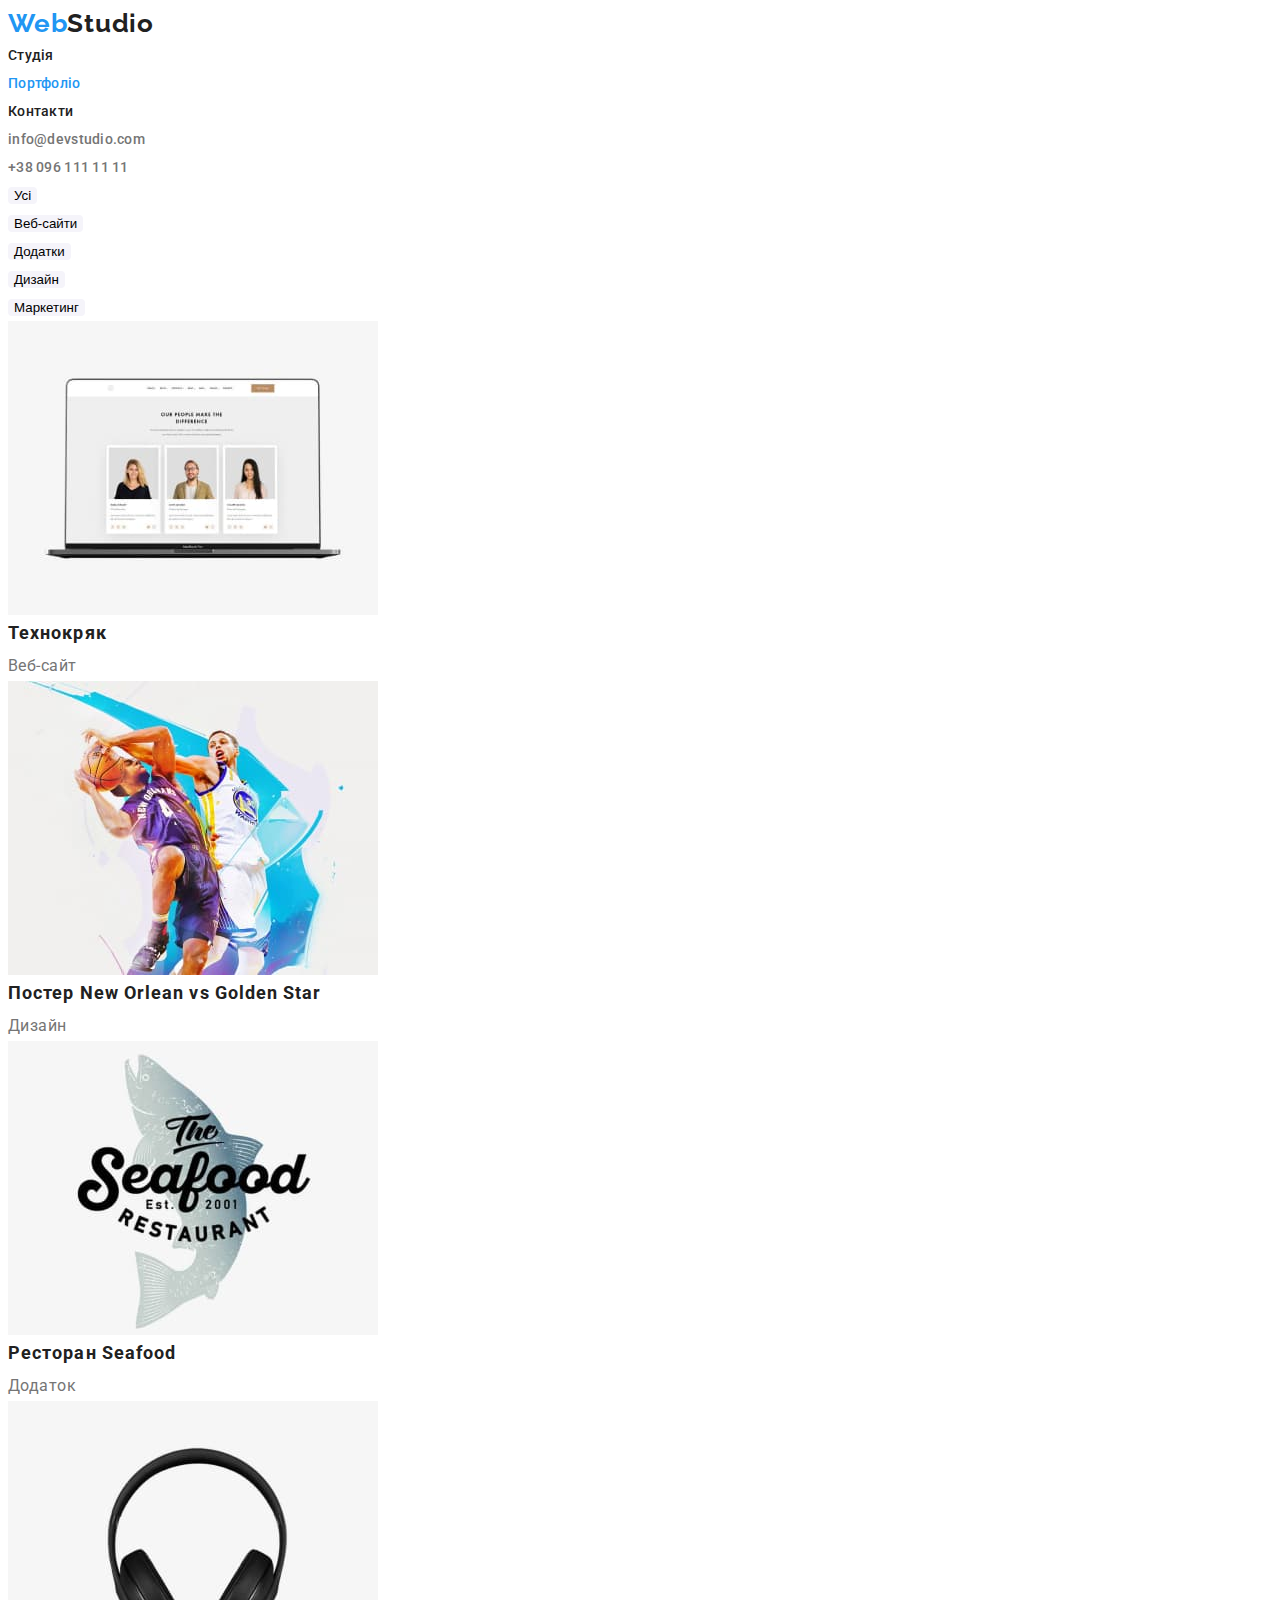
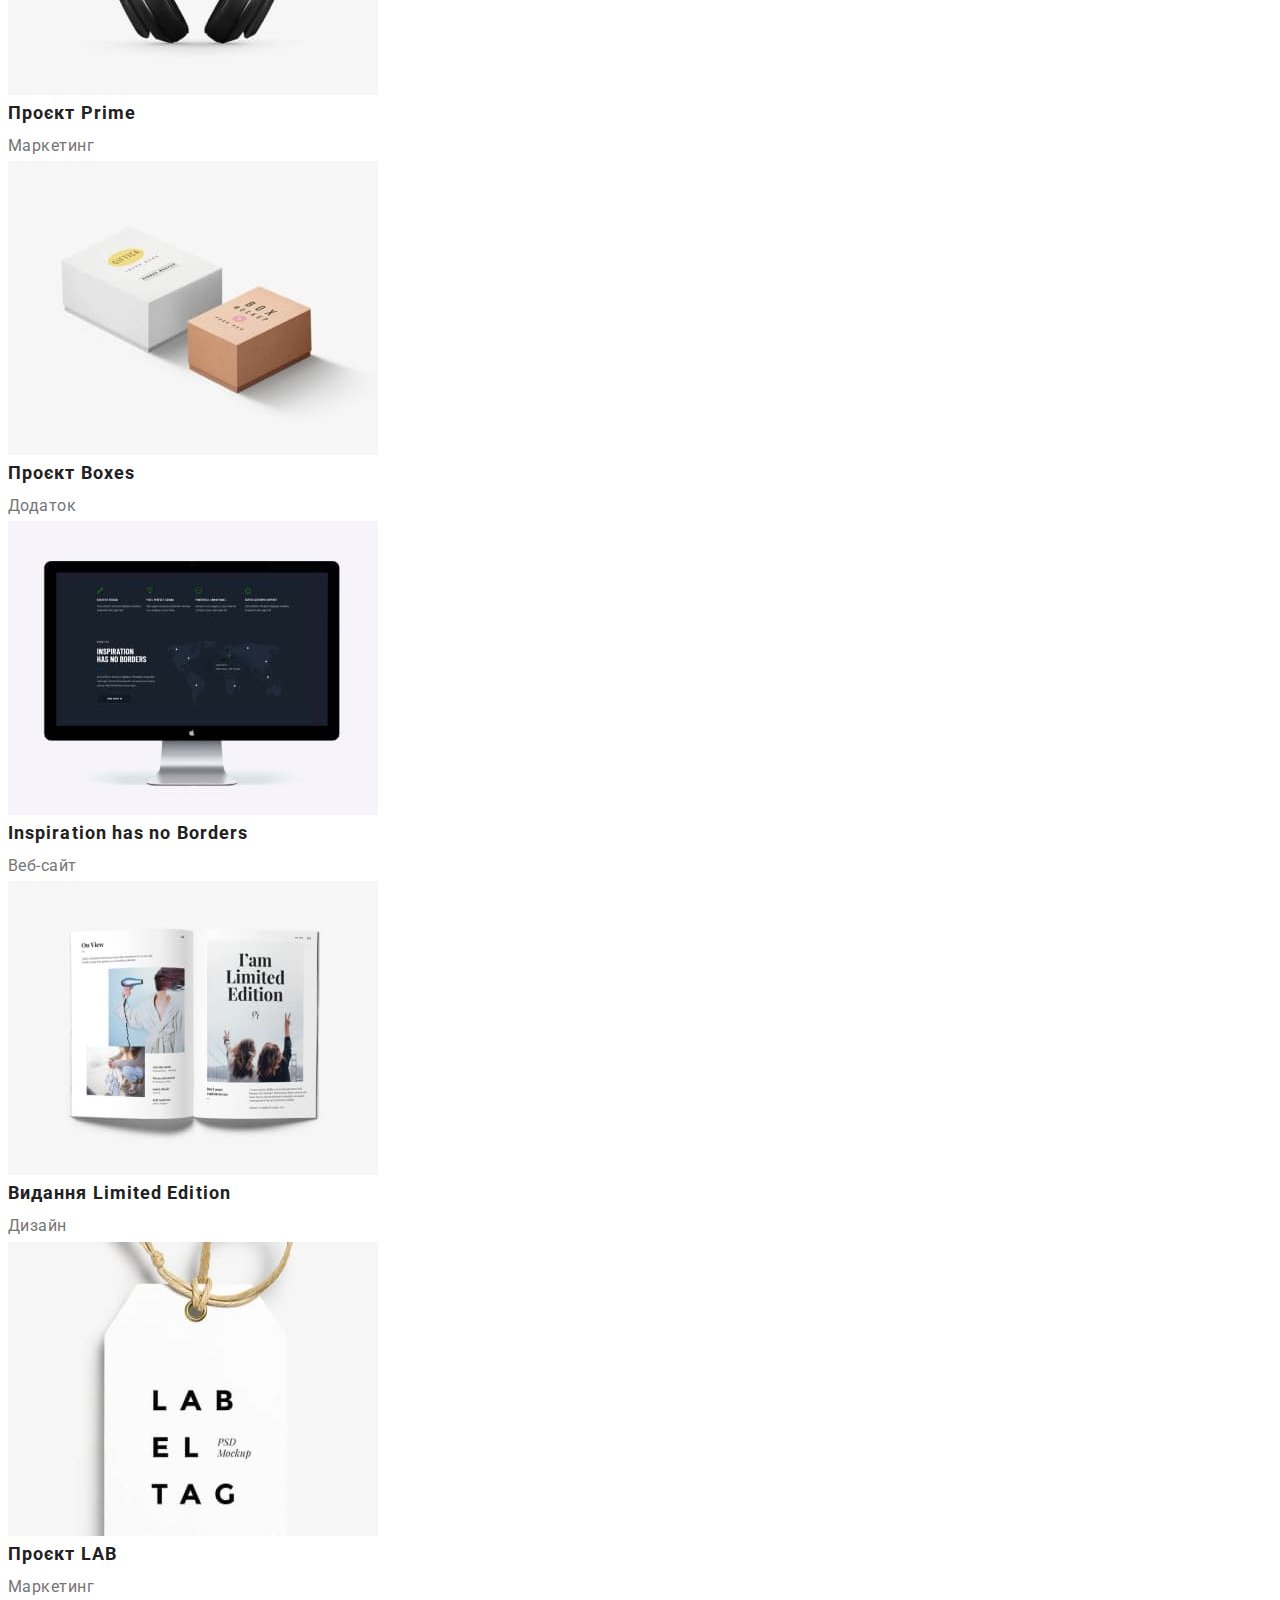
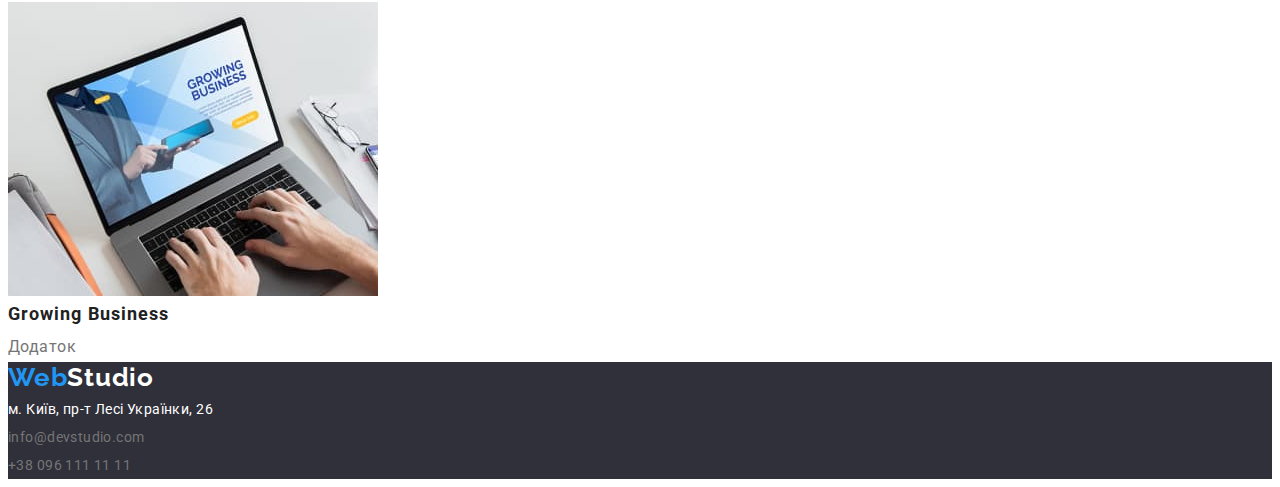
==== portfolio.html @ 82c0abb4 "Initial commit" ====
<!DOCTYPE html>
<html lang="uk">
  <head>
    <meta charset="UTF-8" />
    <meta http-equiv="X-UA-Compatible" content="IE=edge" />
    <meta name="viewport" content="width=device-width, initial-scale=1.0" />
    <title>Document</title>
    <link rel="stylesheet" href="./css/styles.css" />
    <!-- font-family-->
    <link rel="preconnect" href="https://fonts.googleapis.com" />
    <link rel="preconnect" href="https://fonts.gstatic.com" crossorigin />
    <link
      href="https://fonts.googleapis.com/css2?family=Montserrat:wght@400;700&family=Raleway:wght@300;700&family=Roboto:wght@400;500;700;900&display=swap"
      rel="stylesheet"
    />
  </head>
  <body class="header">
    <header class="color-header">
      <nav>
        <a href="./index.html" class="logo link"
          ><span class="color-web">Web</span>Studio</a
        >
        <ul class="header-nav">
          <li>
            <a href="./index.html" class="header-nav-link link">Студія</a>
          </li>
          <li>
            <a href="./portfolio.html" class="header-nav-link header-portfolio link"
              >Портфоліо</a
            >
          </li>
          <li>
            <a href="" class="header-nav-link link">Контакти</a>
          </li>
        </ul>
      </nav>
      <ul class="contact">
        <li>
          <a href="mailto:info@devstudio.com" class="contact-link-mail link"
            >info@devstudio.com</a
          >
        </li>
        <li>
          <a href="tel:+3809611111" class="contact-link-tel link"
            >+38 096 111 11 11</a
          >
        </li>
      </ul>
    </header>
    <main>
      <section class="portfolio">
        <h1 class="portfolio-title">Портфоліо</h1>
        <ul class="cursor list">
          <li><button class="cursor-btn" type="button">Усі</button></li>
          <li><button class="cursor-btn" type="button">Веб-сайти</button></li>
          <li><button class="cursor-btn" type="button">Додатки</button></li>
          <li><button class="cursor-btn" type="button">Дизайн</button></li>
          <li><button class="cursor-btn" type="button">Маркетинг</button></li>
        </ul>
        <ul class="list">
          <li>
            <img
              src="./images/технокряк.jpg"
              alt="технокряк"
              width="370"
              height="294"
            />
            <h2 class="portfolio-title-list">Технокряк</h2>
            <p class="portfolio-text">Веб-сайт</p>
          </li>
          <li>
            <img
              src="./images/постер.jpg"
              alt="постер"
              width="370"
              height="294"
            />
            <h2 class="portfolio-title-list" lang="en">
              Постер New Orlean vs Golden Star
            </h2>
            <p class="portfolio-text">Дизайн</p>
          </li>
          <li>
            <img
              src="./images/ресторан.jpg"
              alt="ресторан"
              width="370"
              height="294"
            />

            <h2 class="portfolio-title-list" lang="en">Ресторан Seafood</h2>
            <p class="portfolio-text">Додаток</p>
          </li>
          <li>
            <img
              src="./images/навушники.jpg"
              alt="навушники"
              width="370"
              height="294"
            />

            <h2 class="portfolio-title-list" lang="en">Проєкт Prime</h2>
            <p class="portfolio-text">Маркетинг</p>
          </li>
          <li>
            <img
              src="./images/проект.jpg"
              alt="проект"
              width="370"
              height="294"
            />

            <h2 class="portfolio-title-list" lang="en">Проєкт Boxes</h2>
            <p class="portfolio-text">Додаток</p>
          </li>
          <li>
            <img
              src="./images/монітор.jpg"
              alt="монітор"
              width="370"
              height="294"
            />

            <h2 class="portfolio-title-list" lang="en">
              Inspiration has no Borders
            </h2>
            <p class="portfolio-text">Веб-сайт</p>
          </li>
          <li>
            <img
              src="./images/видання.jpg"
              alt="видання"
              width="370"
              height="294"
            />

            <h2 class="portfolio-title-list" lang="en">
              Видання Limited Edition
            </h2>
            <p class="portfolio-text">Дизайн</p>
          </li>
          <li>
            <img src="./images/лаб.jpg" alt="лаб" width="370" height="294" />

            <h2 class="portfolio-title-list" lang="en">Проєкт LAB</h2>
            <p class="portfolio-text">Маркетинг</p>
          </li>
          <li>
            <img
              src="./images/бізнес.jpg"
              alt="бізнес"
              width="370"
              height="294"
            />

            <h2 class="portfolio-title-list" lang="en">Growing Business</h2>
            <p class="portfolio-text">Додаток</p>
          </li>
        </ul>
      </section>
    </main>
    <footer class="color-footer">
      <a href="./index.html" class="logo-studio link"
        ><span class="color-web">Web</span>Studio</a
      >
      <address>
        <a
          href="https://goo.gl/maps/vG6KCRYgaPiJuEGL6"
          target="_blank"
          rel="noopener noreferrer nofollow"
          class="color-maps link"
          >м. Київ, пр-т Лесі Українки, 26</a
        >
        <ul class="list">
          <li>
            <a href="mailto:info@devstudio.com" class="color-mail link"
              >info@devstudio.com</a
            >
          </li>
          <li>
            <a href="tel:+3809611111" class="color-tel link"
              >+38 096 111 11 11</a
            >
          </li>
        </ul>
      </address>
    </footer>
  </body>
</html>
---- css/styles.css ----
p,
h1,
h2,
h3,
h4,
h5,
h6 {
  margin: 0;
}
ul,
ol {
  margin: 0;
  padding-left: 0;
  
}
ul {
  list-style: none;
}
/*Властивість кнопок*/
button {
  cursor: pointer;
}
address {
  font-style: normal;
}
/*Властивості картинок*/
img {
  display: block;
  max-width: 100%;
  height: auto;
}
/*Прибирає базові властивості посилань */
.link {
  text-decoration: none;
  color: inherit;
}

:root {
  --main-title-color: #ffffff;
  --body-title-color: #212121;
  --body-text-color: #757575;
  --blue-title-color: #2196f3;
}
/* header */
.logo {
  font-family: "Raleway";
  font-weight: 700;
  font-size: 26px;
  line-height: 1.19;
  letter-spacing: 0.03em;
  color: var(--body-title-color);
}

.header-nav-link:hover,
.header-nav-link:focus,
.contact-link-mail:hover,
.contact-link-mail:focus,
.contact-link-tel:hover,
.contact-link-tel:focus{
  color: var(--blue-title-color);
}

.header {
  font-family: "Roboto", sans-serif;
  font-size: 14px;
  line-height: 2;
  color: var(--body-title-color);
}
/* Властивості навігації*/
.header-nav-link {
  font-weight: 500;
  line-height: 1.14;
  letter-spacing: 0.02em;
  color:var(--body-title-color);
}

/*контакти*/
 .contact-link-mail, .contact-link-tel {
  font-weight: 500;
  line-height: 1.14;
  letter-spacing: 0.02em;
  color:  var(--body-text-color);
}

/*Акцент кольору на посилання studio*/
.header-studio {
  color:var(--blue-title-color)
}
/*Акцент кольору на посилання portfolio*/
.header-portfolio {
  color:var(--blue-title-color)
}
/*прибирає маркери*/
.list {
  marker: none;
}
.work-title {
  font-size: 14px;
  line-height: 1.14;
  letter-spacing: 0.03em;
  text-transform: uppercase;
}

.work-text {
  line-height: 1.71;
  letter-spacing: 0.03em;
  color: var(--body-text-color);
}

.hero {
  text-align: center;
  background-color: #2f303a;
  color: var(--main-title-color);
}
.hero-title {
  font-weight: 900;
  font-size: 44px;
  line-height: 1.36;
  letter-spacing: 0.06em;
  text-transform: uppercase;
}
/*стилізація кнопки*/
.btn {
  background-color: var(--blue-title-color);
}
.color-header {
  background: var(--grey);
  width: 1600px;
}

.section-title {
  font-size: 36px;
  line-height: 1.17;
  letter-spacing: 0.03em;
}
.section-title-name {
  font-weight: 500;
  font-size: 16px;
  line-height: 1.19;
  text-align: center;
  letter-spacing: 0.03em;
}
.section-text {
  font-size: 16px;
  line-height: 1.19;
  text-align: center;
  letter-spacing: 0.03em;
  color: var(--body-text-color);
}
.color-footer {
  background-color: #2f303a;
}
.logo-studio {
  font-family: "Raleway";
  font-weight: 700;
  font-size: 26px;
  line-height: 1.19;
  letter-spacing: 0.03em;
  color: rgba(255, 255, 255, 1);
}
.contacts,
.color-tel-black,
.color-mail-black,
.studio-black,
.color-studio-black {
  color: var(--body-title-color);
}
.color-web {
  color: #2196f3;
}

.color-studio,
.color-address,
.color-info {
  color: var(--main-title-color);
}


.color-mail:hover,
.color-mail:focus,
.color-tel:hover,
.color-tel:focus {
  color: var(--blue-title-color);
}

.color-mail,
.color-tel {
  letter-spacing: 0.03em;
  color:  var(--body-text-color);
  }
  .color-maps {
  letter-spacing: 0.03em;
  color:  var(--main-title-color);
  }
/*Портфоліо*/

 .cursor .cursor-btn {
  background: #f5f4fa;
  border-radius: 4px;
  border: #f5f4fa;
}
.cursor-btn:hover, .cursor-btn:focus  {
 color: var(--main-title-color);
 background-color: var(--blue-title-color);
 }



/*portfolio-title  скриває заголовок*/
.portfolio-title,
.visually-hidden {
  position: absolute;
  white-space: nowrap;
  width: 1px;
  height: 1px;
  overflow: hidden;
  border: 0;
  padding: 0;
  clip: rect(0 0 0 0);
  clip-path: inset(50%);
  margin: -1px;
}
.portfolio-title-list {
  font-size: 18px;
  line-height: 2;
  letter-spacing: 0.06em;
}
.portfolio-text {
  font-size: 16px;
  line-height: 1.88;
  letter-spacing: 0.03em;
  color: var(--body-text-color);
}
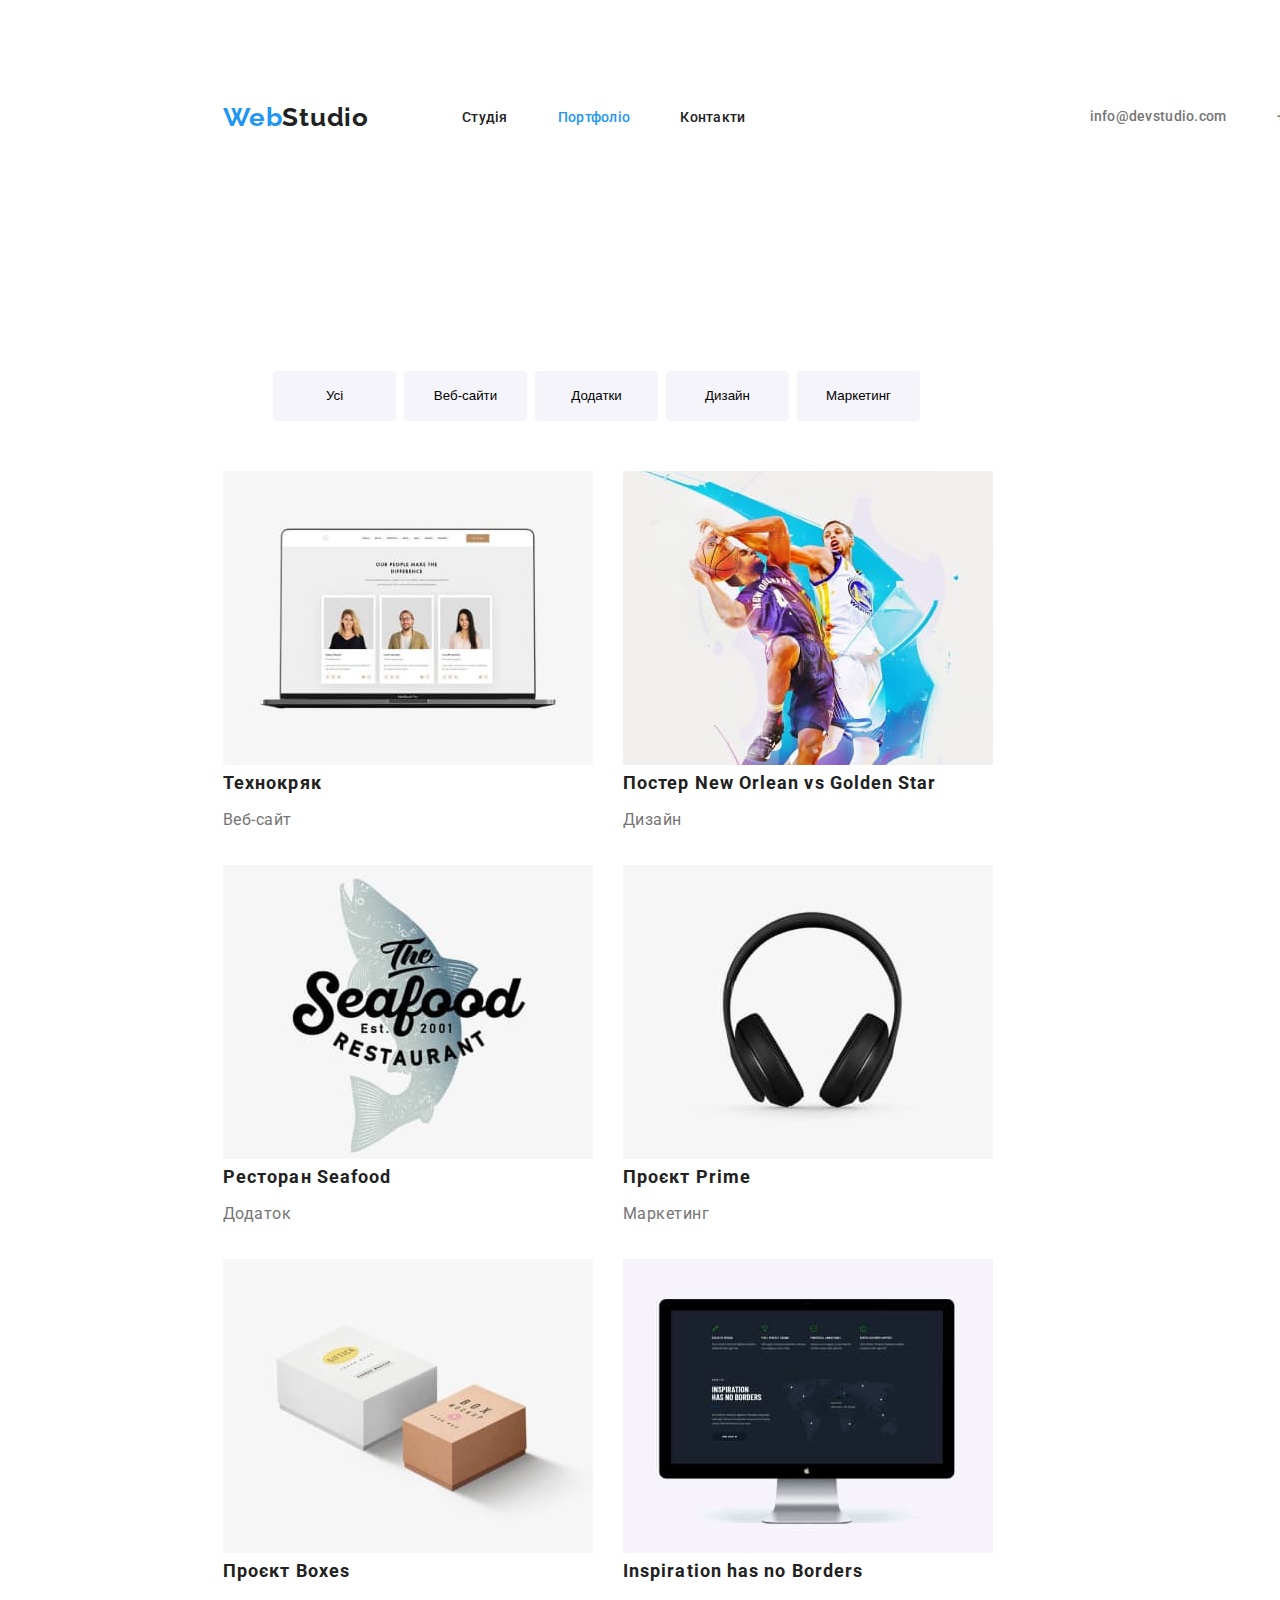
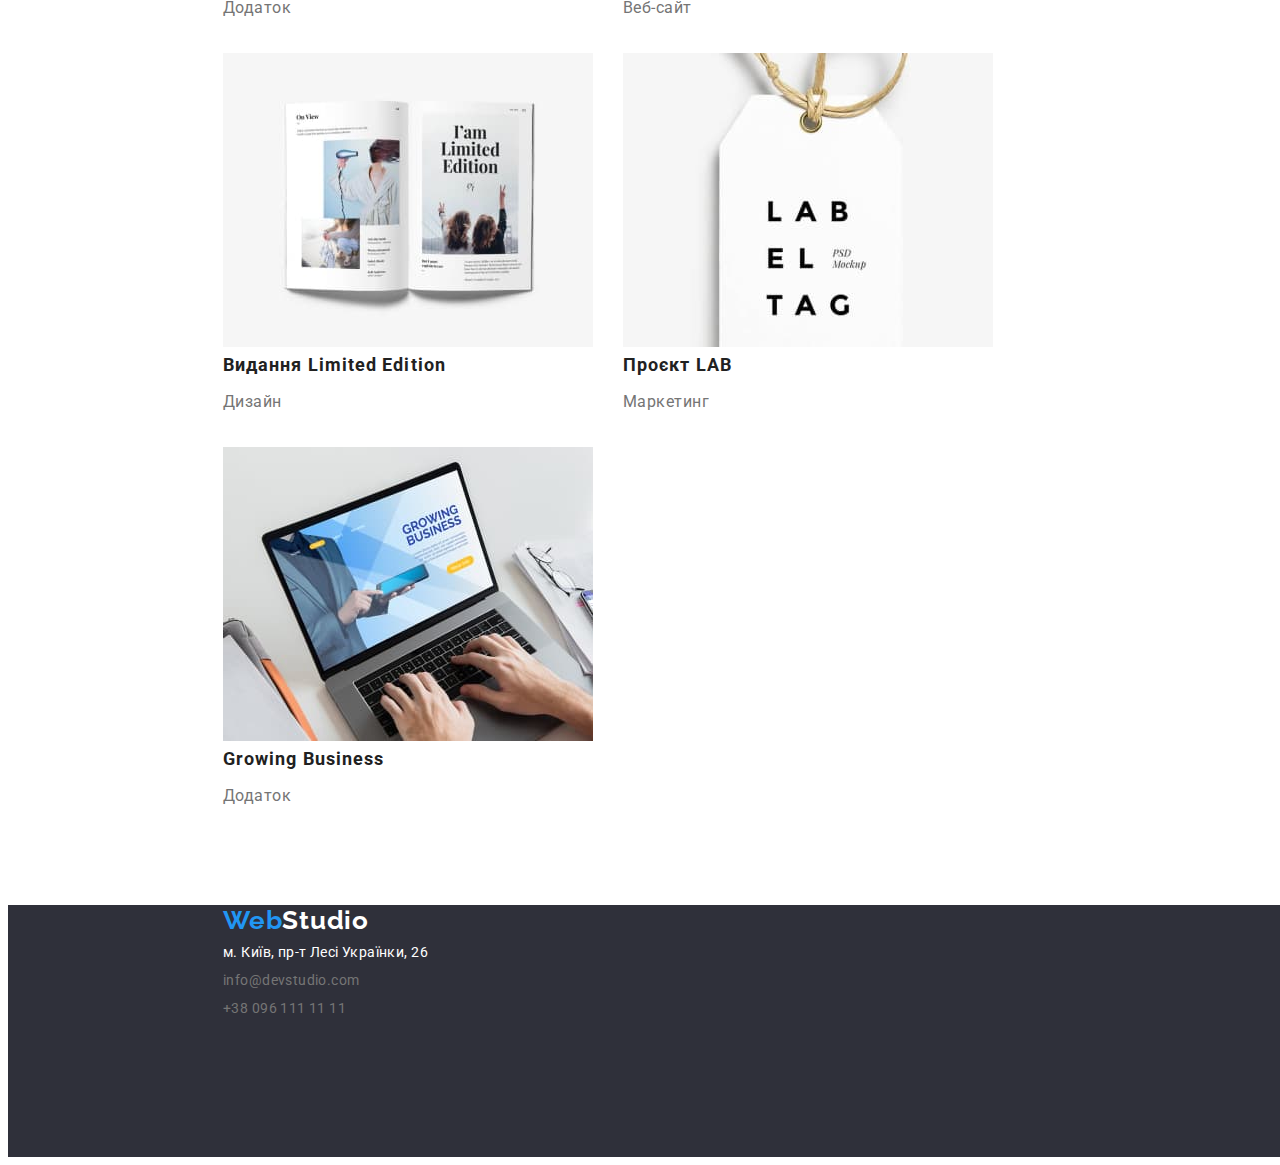
==== commit 12079d98: "дз" ====
--- a/portfolio.html
+++ b/portfolio.html
@@ -5,7 +5,7 @@
     <meta http-equiv="X-UA-Compatible" content="IE=edge" />
     <meta name="viewport" content="width=device-width, initial-scale=1.0" />
     <title>Document</title>
-    <link rel="stylesheet" href="./css/styles.css" />
+    
     <!-- font-family-->
     <link rel="preconnect" href="https://fonts.googleapis.com" />
     <link rel="preconnect" href="https://fonts.gstatic.com" crossorigin />
@@ -13,10 +13,13 @@
       href="https://fonts.googleapis.com/css2?family=Montserrat:wght@400;700&family=Raleway:wght@300;700&family=Roboto:wght@400;500;700;900&display=swap"
       rel="stylesheet"
     />
+    <link href="https://cdnjs.cloudflare.com/ajax/libs/normalize/1.1.0/normalize.min.css"/>
+    <link rel="stylesheet" href="./css/styles.css" />
   </head>
   <body class="header">
     <header class="color-header">
-      <nav>
+      <div class="container header-container">
+      <nav class="header-navigation">
         <a href="./index.html" class="logo link"
           ><span class="color-web">Web</span>Studio</a
         >
@@ -46,117 +49,118 @@
           >
         </li>
       </ul>
+      </div>
     </header>
     <main>
       <section class="portfolio">
-        <h1 class="portfolio-title">Портфоліо</h1>
-        <ul class="cursor list">
-          <li><button class="cursor-btn" type="button">Усі</button></li>
-          <li><button class="cursor-btn" type="button">Веб-сайти</button></li>
-          <li><button class="cursor-btn" type="button">Додатки</button></li>
-          <li><button class="cursor-btn" type="button">Дизайн</button></li>
-          <li><button class="cursor-btn" type="button">Маркетинг</button></li>
-        </ul>
-        <ul class="list">
-          <li>
-            <img
-              src="./images/технокряк.jpg"
-              alt="технокряк"
-              width="370"
-              height="294"
-            />
-            <h2 class="portfolio-title-list">Технокряк</h2>
-            <p class="portfolio-text">Веб-сайт</p>
-          </li>
-          <li>
-            <img
-              src="./images/постер.jpg"
-              alt="постер"
-              width="370"
-              height="294"
-            />
-            <h2 class="portfolio-title-list" lang="en">
-              Постер New Orlean vs Golden Star
-            </h2>
-            <p class="portfolio-text">Дизайн</p>
-          </li>
-          <li>
-            <img
-              src="./images/ресторан.jpg"
-              alt="ресторан"
-              width="370"
-              height="294"
-            />
-
-            <h2 class="portfolio-title-list" lang="en">Ресторан Seafood</h2>
-            <p class="portfolio-text">Додаток</p>
-          </li>
-          <li>
-            <img
-              src="./images/навушники.jpg"
-              alt="навушники"
-              width="370"
-              height="294"
-            />
-
-            <h2 class="portfolio-title-list" lang="en">Проєкт Prime</h2>
-            <p class="portfolio-text">Маркетинг</p>
-          </li>
-          <li>
-            <img
-              src="./images/проект.jpg"
-              alt="проект"
-              width="370"
-              height="294"
-            />
-
-            <h2 class="portfolio-title-list" lang="en">Проєкт Boxes</h2>
-            <p class="portfolio-text">Додаток</p>
-          </li>
-          <li>
-            <img
-              src="./images/монітор.jpg"
-              alt="монітор"
-              width="370"
-              height="294"
-            />
-
-            <h2 class="portfolio-title-list" lang="en">
-              Inspiration has no Borders
-            </h2>
-            <p class="portfolio-text">Веб-сайт</p>
-          </li>
-          <li>
-            <img
-              src="./images/видання.jpg"
-              alt="видання"
-              width="370"
-              height="294"
-            />
-
-            <h2 class="portfolio-title-list" lang="en">
-              Видання Limited Edition
-            </h2>
-            <p class="portfolio-text">Дизайн</p>
-          </li>
-          <li>
-            <img src="./images/лаб.jpg" alt="лаб" width="370" height="294" />
-
-            <h2 class="portfolio-title-list" lang="en">Проєкт LAB</h2>
-            <p class="portfolio-text">Маркетинг</p>
-          </li>
-          <li>
-            <img
-              src="./images/бізнес.jpg"
-              alt="бізнес"
-              width="370"
-              height="294"
-            />
-
-            <h2 class="portfolio-title-list" lang="en">Growing Business</h2>
-            <p class="portfolio-text">Додаток</p>
-          </li>
-        </ul>
+        <div class="container"><h1 class="portfolio-title">Портфоліо</h1>
+          <ul class="cursor list">
+            <li class="button-list"><button class="cursor-btn" type="button">Усі</button></li>
+            <li class="button-list"><button class="cursor-btn" type="button">Веб-сайти</button></li>
+            <li class="button-list"><button class="cursor-btn" type="button">Додатки</button></li>
+            <li class="button-list"><button class="cursor-btn" type="button">Дизайн</button></li>
+            <li class="button-list"><button class="cursor-btn" type="button">Маркетинг</button></li>
+          </ul>
+          <ul class="gallery-list list">
+            <li class="list-item">
+              <img
+                src="./images/технокряк.jpg"
+                alt="технокряк"
+                width="370"
+                height="294"
+              />
+              <h2 class="portfolio-title-list">Технокряк</h2>
+              <p class="portfolio-text">Веб-сайт</p>
+            </li>
+            <li class="list-item">
+              <img
+                src="./images/постер.jpg"
+                alt="постер"
+                width="370"
+                height="294"
+              />
+              <h2 class="portfolio-title-list" lang="en">
+                Постер New Orlean vs Golden Star
+              </h2>
+              <p class="portfolio-text">Дизайн</p>
+            </li>
+            <li class="list-item">
+              <img
+                src="./images/ресторан.jpg"
+                alt="ресторан"
+                width="370"
+                height="294"
+              />
+  
+              <h2 class="portfolio-title-list" lang="en">Ресторан Seafood</h2>
+              <p class="portfolio-text">Додаток</p>
+            </li>
+            <li class="list-item">
+              <img
+                src="./images/навушники.jpg"
+                alt="навушники"
+                width="370"
+                height="294"
+              />
+  
+              <h2 class="portfolio-title-list" lang="en">Проєкт Prime</h2>
+              <p class="portfolio-text">Маркетинг</p>
+            </li>
+            <li class="list-item">
+              <img
+                src="./images/проект.jpg"
+                alt="проект"
+                width="370"
+                height="294"
+              />
+  
+              <h2 class="portfolio-title-list" lang="en">Проєкт Boxes</h2>
+              <p class="portfolio-text">Додаток</p>
+            </li>
+            <li class="list-item">
+              <img
+                src="./images/монітор.jpg"
+                alt="монітор"
+                width="370"
+                height="294"
+              />
+  
+              <h2 class="portfolio-title-list" lang="en">
+                Inspiration has no Borders
+              </h2>
+              <p class="portfolio-text">Веб-сайт</p>
+            </li>
+            <li class="list-item">
+              <img
+                src="./images/видання.jpg"
+                alt="видання"
+                width="370"
+                height="294"
+              />
+  
+              <h2 class="portfolio-title-list" lang="en">
+                Видання Limited Edition
+              </h2>
+              <p class="portfolio-text">Дизайн</p>
+            </li>
+            <li class="list-item">
+              <img src="./images/лаб.jpg" alt="лаб" width="370" height="294" />
+  
+              <h2 class="portfolio-title-list" lang="en">Проєкт LAB</h2>
+              <p class="portfolio-text">Маркетинг</p>
+            </li>
+            <li class="list-item">
+              <img
+                src="./images/бізнес.jpg"
+                alt="бізнес"
+                width="370"
+                height="294"
+              />
+  
+              <h2 class="portfolio-title-list" lang="en">Growing Business</h2>
+              <p class="portfolio-text">Додаток</p>
+            </li>
+          </ul></div>
       </section>
     </main>
     <footer class="color-footer">
@@ -171,7 +175,7 @@
           class="color-maps link"
           >м. Київ, пр-т Лесі Українки, 26</a
         >
-        <ul class="list">
+        <ul class="list-address">
           <li>
             <a href="mailto:info@devstudio.com" class="color-mail link"
               >info@devstudio.com</a
--- a/css/styles.css
+++ b/css/styles.css
@@ -1,3 +1,9 @@
+*,
+*::before,
+*::after {
+  box-sizing: inherit;
+}
+
 p,
 h1,
 h2,
@@ -11,10 +17,55 @@
 ol {
   margin: 0;
   padding-left: 0;
-  
-}
+}
+
 ul {
   list-style: none;
+}
+
+.container {
+  width: 1200px;
+  padding: 94px 0 94px 0;
+  margin: 0;
+}
+
+.header-navigation {
+  display: flex;
+  align-items: center;
+}
+.div {
+  margin: 0;
+}
+
+.header-nav {
+  padding-left: 93px;
+  display: flex;
+  gap: 50px;
+  text-align: center;
+  margin: 0;
+}
+
+.header-container {
+  display: flex;
+  margin: 0;
+}
+
+.contact {
+  display: flex;
+  gap: 50px;
+  text-align: center;
+  padding-left: 344px;
+}
+
+.list {
+  display: flex;
+  gap: 30px;
+}
+.portfolio {
+  display: flex;
+  row-gap: 15px;
+  flex-wrap: wrap;
+  column-gap: 15px;
 }
 /*Властивість кнопок*/
 button {
@@ -23,12 +74,23 @@
 address {
   font-style: normal;
 }
+.gallery-list {
+  display: flex;
+  flex-wrap: wrap;
+  gap: 30px;
+ }
+
+.list-item {
+  width: calc((100%-120px) / 4);
+
+ }
 /*Властивості картинок*/
 img {
   display: block;
   max-width: 100%;
   height: auto;
 }
+
 /*Прибирає базові властивості посилань */
 .link {
   text-decoration: none;
@@ -39,7 +101,7 @@
   --main-title-color: #ffffff;
   --body-title-color: #212121;
   --body-text-color: #757575;
-  --blue-title-color: #2196f3;
+  --accent-color: #2196f3;
 }
 /* header */
 .logo {
@@ -56,8 +118,8 @@
 .contact-link-mail:hover,
 .contact-link-mail:focus,
 .contact-link-tel:hover,
-.contact-link-tel:focus{
-  color: var(--blue-title-color);
+.contact-link-tel:focus {
+  color: var(--accent-color);
 }
 
 .header {
@@ -65,73 +127,123 @@
   font-size: 14px;
   line-height: 2;
   color: var(--body-title-color);
+  border: 1px rgba(236, 236, 236, 1);
 }
 /* Властивості навігації*/
 .header-nav-link {
   font-weight: 500;
   line-height: 1.14;
   letter-spacing: 0.02em;
-  color:var(--body-title-color);
+  color: var(--body-title-color);
+  min-width: 45px;
+  min-height: 16px;
+  display: inline-block;
 }
 
 /*контакти*/
- .contact-link-mail, .contact-link-tel {
+.contact-link-mail,
+.contact-link-tel {
   font-weight: 500;
   line-height: 1.14;
   letter-spacing: 0.02em;
-  color:  var(--body-text-color);
+  color: var(--body-text-color);
+  min-width: 122px;
+  min-height: 16px;
+  display: inline-block;
 }
 
 /*Акцент кольору на посилання studio*/
 .header-studio {
-  color:var(--blue-title-color)
+  color: var(--accent-color);
 }
 /*Акцент кольору на посилання portfolio*/
 .header-portfolio {
-  color:var(--blue-title-color)
+  color: var(--accent-color);
 }
 /*прибирає маркери*/
 .list {
   marker: none;
+  padding: 0;
+  margin: 0;
+}
+.img-list {
+  margin-right: 215px;
+  margin-left: 215px;
+}
+.list-address {
+  marker: none;
+  padding: 0;
+  margin: 0;
 }
 .work-title {
   font-size: 14px;
   line-height: 1.14;
   letter-spacing: 0.03em;
   text-transform: uppercase;
-}
-
+  margin-bottom: 10px;
+}
+.about-work {
+  padding-left:215px;
+  padding-right: 215px;
+
+  
+}
 .work-text {
   line-height: 1.71;
   letter-spacing: 0.03em;
   color: var(--body-text-color);
+  width: 270px;
+  min-height: 48px;
 }
 
 .hero {
   text-align: center;
   background-color: #2f303a;
   color: var(--main-title-color);
-}
+  width: 696px;
+  height: 120px;
+  padding: 200px 452px 280px 452px;
+  }
+
 .hero-title {
   font-weight: 900;
   font-size: 44px;
   line-height: 1.36;
   letter-spacing: 0.06em;
+  text-align: center;
+  margin-bottom: 30px;
   text-transform: uppercase;
+  width: 696px;
+  height: 120px;
 }
 /*стилізація кнопки*/
 .btn {
-  background-color: var(--blue-title-color);
-}
+  background-color: var(--accent-color);
+  padding: 10px 32px 10px 32px;
+  width: 216px;
+  height: 50px;
+  text-align: center;
+  line-height: 1.87;
+  letter-spacing: 0.06em;
+  color: var(--main-title-color);
+  box-shadow: 0px 4px 4px rgba(0, 0, 0, 0.15);
+  border-radius: 4px;
+  margin: 10px 20px 10px -500px;
+ }
+
 .color-header {
   background: var(--grey);
   width: 1600px;
+  margin-left: 215px;
+  margin-right: 215px;
 }
 
 .section-title {
   font-size: 36px;
   line-height: 1.17;
   letter-spacing: 0.03em;
+  text-align: center;
+  padding-bottom: 50px;
 }
 .section-title-name {
   font-weight: 500;
@@ -139,6 +251,8 @@
   line-height: 1.19;
   text-align: center;
   letter-spacing: 0.03em;
+  padding-top: 30px;
+  padding-bottom: 10px;
 }
 .section-text {
   font-size: 16px;
@@ -149,6 +263,9 @@
 }
 .color-footer {
   background-color: #2f303a;
+  width: 1385px;
+  height: 252px;
+  padding-left: 215px;
 }
 .logo-studio {
   font-family: "Raleway";
@@ -175,37 +292,50 @@
   color: var(--main-title-color);
 }
 
-
 .color-mail:hover,
 .color-mail:focus,
 .color-tel:hover,
 .color-tel:focus {
-  color: var(--blue-title-color);
+  color: var(--accent-color);
 }
 
 .color-mail,
 .color-tel {
   letter-spacing: 0.03em;
-  color:  var(--body-text-color);
-  }
-  .color-maps {
-  letter-spacing: 0.03em;
-  color:  var(--main-title-color);
-  }
+  color: var(--body-text-color);
+}
+.color-maps {
+  letter-spacing: 0.03em;
+  color: var(--main-title-color);
+}
 /*Портфоліо*/
-
- .cursor .cursor-btn {
+.cursor {
+  padding: 50px;
+  text-align: center;
+   gap: 8px;
+}
+
+.cursor .cursor-btn {
   background: #f5f4fa;
   border-radius: 4px;
   border: #f5f4fa;
-}
-.cursor-btn:hover, .cursor-btn:focus  {
- color: var(--main-title-color);
- background-color: var(--blue-title-color);
- }
-
-
-
+  display: inline-block;
+  text-align: center;
+  min-width: 73px;
+  min-height: 38px;
+  padding: 6px 25px 6px 25px;
+}
+.cursor-btn:hover,
+.cursor-btn:focus {
+  color: var(--main-title-color);
+  background-color: var(--accent-color);
+}
+
+.portfolio {
+  border: 1px rgba(238, 238, 238, 1);
+  margin-left: 215px;
+  margin-right: 215px;
+}
 /*portfolio-title  скриває заголовок*/
 .portfolio-title,
 .visually-hidden {
@@ -224,6 +354,7 @@
   font-size: 18px;
   line-height: 2;
   letter-spacing: 0.06em;
+  margin-bottom: 4px;
 }
 .portfolio-text {
   font-size: 16px;
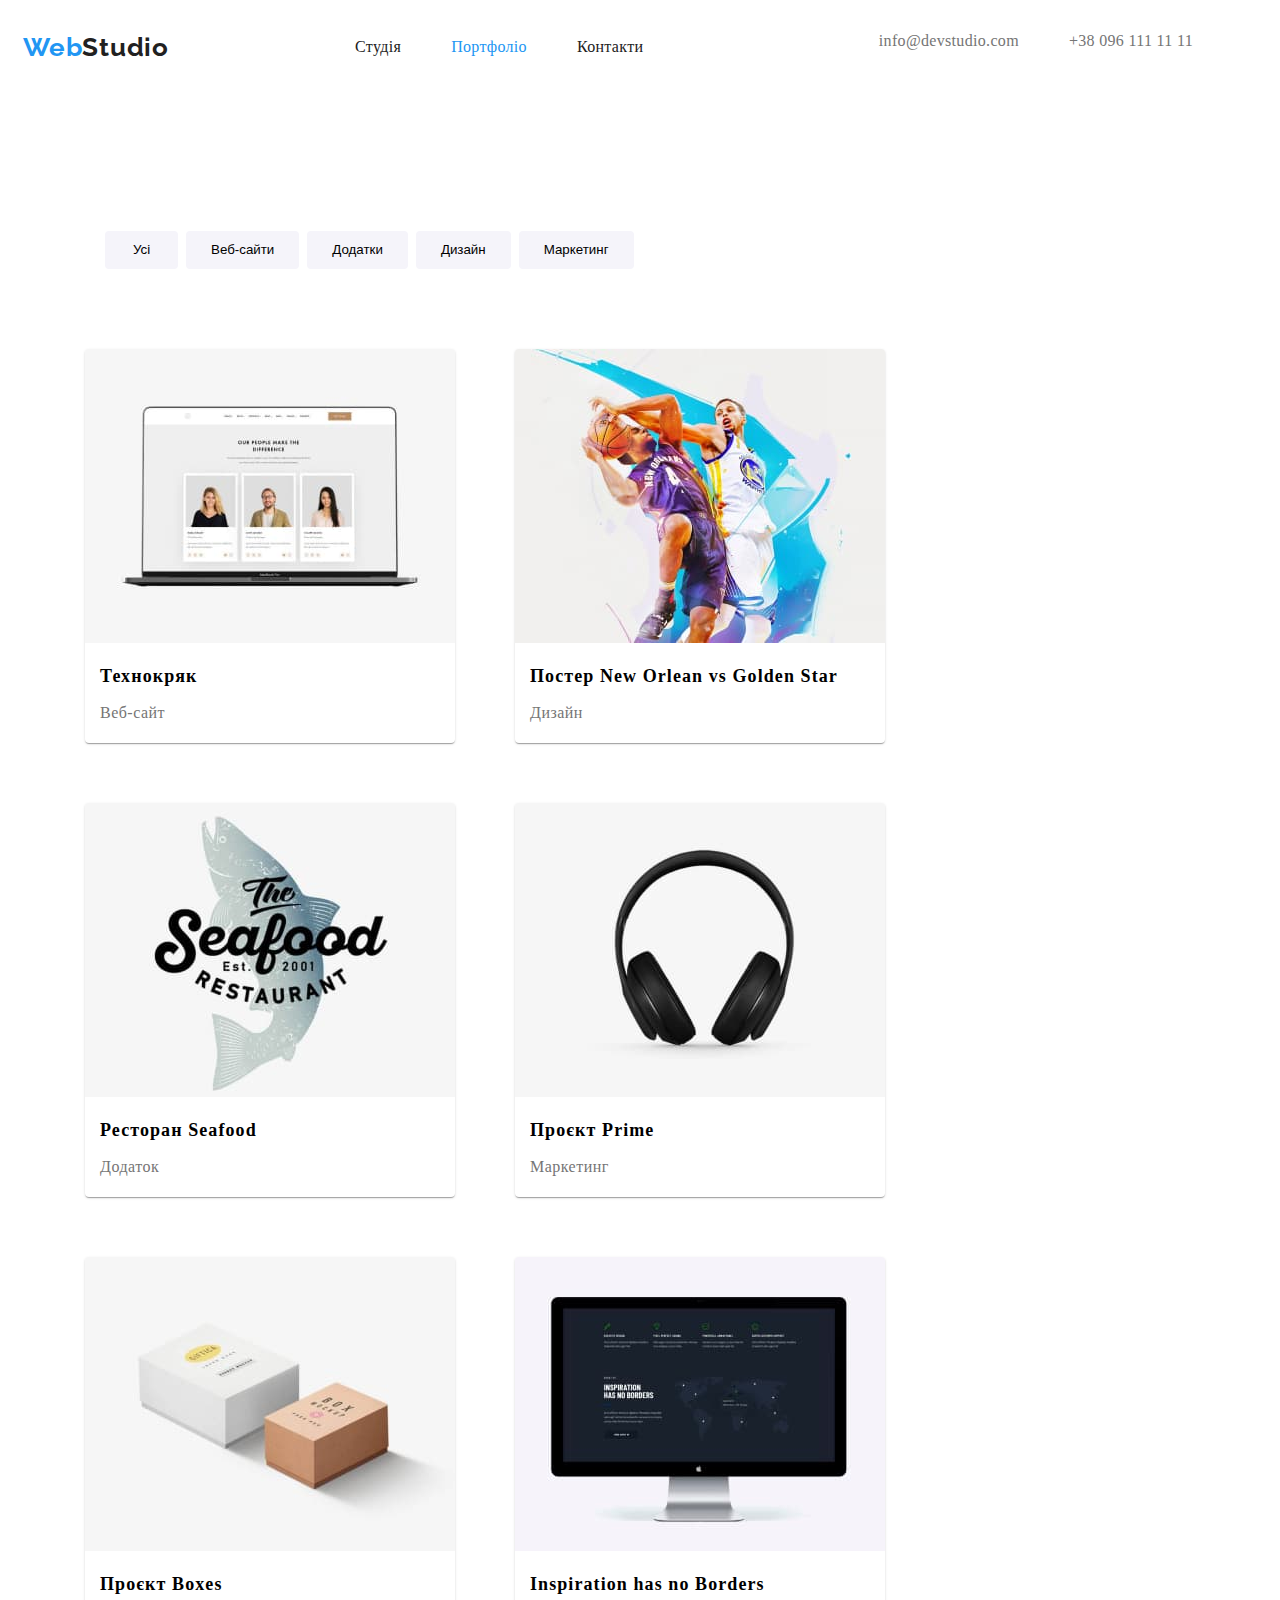
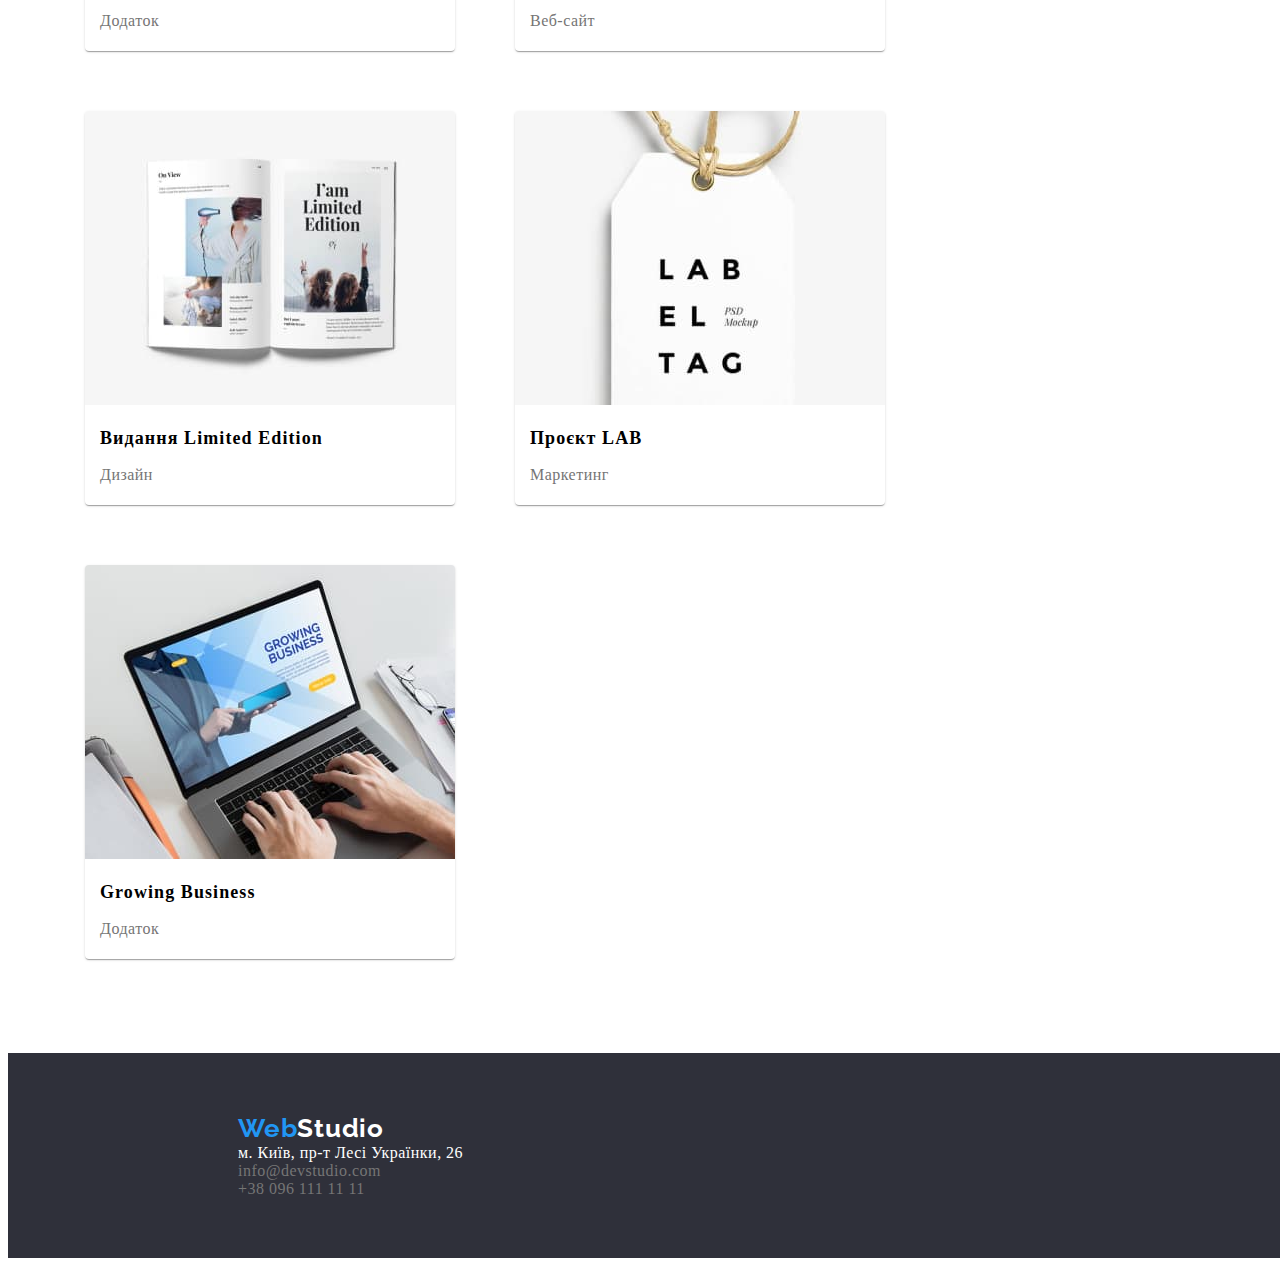
==== commit 5b25446f: "правки" ====
--- a/portfolio.html
+++ b/portfolio.html
@@ -13,11 +13,11 @@
       href="https://fonts.googleapis.com/css2?family=Montserrat:wght@400;700&family=Raleway:wght@300;700&family=Roboto:wght@400;500;700;900&display=swap"
       rel="stylesheet"
     />
-    <link href="https://cdnjs.cloudflare.com/ajax/libs/normalize/1.1.0/normalize.min.css"/>
+    <link rel="stylesheet" href="https://cdnjs.cloudflare.com/ajax/libs/modern-normalize/1.1.0/modern-normalize.min.css" integrity="sha512-wpPYUAdjBVSE4KJnH1VR1HeZfpl1ub8YT/NKx4PuQ5NmX2tKuGu6U/JRp5y+Y8XG2tV+wKQpNHVUX03MfMFn9Q==" crossorigin="anonymous" referrerpolicy="no-referrer" />
     <link rel="stylesheet" href="./css/styles.css" />
   </head>
-  <body class="header">
-    <header class="color-header">
+  <body>
+    <header class="header">
       <div class="container header-container">
       <nav class="header-navigation">
         <a href="./index.html" class="logo link"
@@ -52,7 +52,7 @@
       </div>
     </header>
     <main>
-      <section class="portfolio">
+      <section class="section portfolio">
         <div class="container"><h1 class="portfolio-title">Портфоліо</h1>
           <ul class="cursor list">
             <li class="button-list"><button class="cursor-btn" type="button">Усі</button></li>
@@ -61,109 +61,150 @@
             <li class="button-list"><button class="cursor-btn" type="button">Дизайн</button></li>
             <li class="button-list"><button class="cursor-btn" type="button">Маркетинг</button></li>
           </ul>
-          <ul class="gallery-list list">
-            <li class="list-item">
+          <ul class="card-set list">
+            <li class="item">
+              <article class="card">
+                <div class="card-thumb">
               <img
                 src="./images/технокряк.jpg"
                 alt="технокряк"
-                width="370"
-                height="294"
-              />
+                            />
+              </div>
+              <div class="card-content">
               <h2 class="portfolio-title-list">Технокряк</h2>
               <p class="portfolio-text">Веб-сайт</p>
-            </li>
-            <li class="list-item">
+              </div>
+              </article>
+            </li>
+            <li class="item">
+              <article class="card">
+                <div class="card-thumb">
               <img
                 src="./images/постер.jpg"
                 alt="постер"
-                width="370"
-                height="294"
-              />
+                
+              />
+              </div>
+              <div class="card-content">
               <h2 class="portfolio-title-list" lang="en">
                 Постер New Orlean vs Golden Star
               </h2>
               <p class="portfolio-text">Дизайн</p>
-            </li>
-            <li class="list-item">
+              </div>
+              </article>
+            </li>
+            <li class="item">
+              <article class="card">
+                <div class="card-thumb">
               <img
                 src="./images/ресторан.jpg"
                 alt="ресторан"
-                width="370"
-                height="294"
-              />
-  
+               
+              />
+              </div>
+              <div class="card-content">
               <h2 class="portfolio-title-list" lang="en">Ресторан Seafood</h2>
               <p class="portfolio-text">Додаток</p>
-            </li>
-            <li class="list-item">
+              </div>
+              </article>
+            </li>
+            <li class="item">
+              <article class="card">
+                <div class="card-thumb">
               <img
                 src="./images/навушники.jpg"
                 alt="навушники"
-                width="370"
-                height="294"
-              />
-  
+               
+              />
+               </div>
+               <div class="card-content">
               <h2 class="portfolio-title-list" lang="en">Проєкт Prime</h2>
               <p class="portfolio-text">Маркетинг</p>
-            </li>
-            <li class="list-item">
+              </div>
+              </article>
+            </li>
+            <li class="item">
+              <article class="card">
+                <div class="card-thumb">
               <img
                 src="./images/проект.jpg"
                 alt="проект"
-                width="370"
-                height="294"
-              />
-  
+               
+              />
+              </div>
+              <div class="card-content">
               <h2 class="portfolio-title-list" lang="en">Проєкт Boxes</h2>
               <p class="portfolio-text">Додаток</p>
-            </li>
-            <li class="list-item">
+              </div>
+              </article>
+            </li>
+            <li class="item">
+              <article class="card">
+                <div class="card-thumb">
               <img
                 src="./images/монітор.jpg"
                 alt="монітор"
-                width="370"
-                height="294"
-              />
-  
+               
+              />
+               </div>
+               <div class="card-content">
               <h2 class="portfolio-title-list" lang="en">
                 Inspiration has no Borders
               </h2>
               <p class="portfolio-text">Веб-сайт</p>
-            </li>
-            <li class="list-item">
+              </div>
+              </article>
+            </li>
+            <li class="item">
+              <article class="card">
+                <div class="card-thumb">
               <img
                 src="./images/видання.jpg"
                 alt="видання"
-                width="370"
-                height="294"
-              />
-  
+               
+              />
+               </div>
+               <div class="card-content">
               <h2 class="portfolio-title-list" lang="en">
                 Видання Limited Edition
               </h2>
               <p class="portfolio-text">Дизайн</p>
-            </li>
-            <li class="list-item">
-              <img src="./images/лаб.jpg" alt="лаб" width="370" height="294" />
+              </div>
+              </article>
+            </li>
+            <li class="item">
+              <article class="card">
+                <div class="card-thumb">
+              <img src="./images/лаб.jpg" alt="лаб"  />
+              </div>
+              <div class="card-content">
   
               <h2 class="portfolio-title-list" lang="en">Проєкт LAB</h2>
               <p class="portfolio-text">Маркетинг</p>
-            </li>
-            <li class="list-item">
+              </div>
+              </article>
+            </li>
+            <li class="item">
+              <article class="card">
+                <div class="card-thumb">
               <img
                 src="./images/бізнес.jpg"
                 alt="бізнес"
-                width="370"
-                height="294"
-              />
+               
+              />
+              </div>
+              <div class="card-content">
   
               <h2 class="portfolio-title-list" lang="en">Growing Business</h2>
               <p class="portfolio-text">Додаток</p>
+              </div>
+              </article>
             </li>
           </ul></div>
       </section>
     </main>
     <footer class="color-footer">
+      <div class="container">
       <a href="./index.html" class="logo-studio link"
         ><span class="color-web">Web</span>Studio</a
       >
@@ -188,6 +229,7 @@
           </li>
         </ul>
       </address>
+      </div>
     </footer>
   </body>
 </html>
--- a/css/styles.css
+++ b/css/styles.css
@@ -1,9 +1,3 @@
-*,
-*::before,
-*::after {
-  box-sizing: inherit;
-}
-
 p,
 h1,
 h2,
@@ -13,96 +7,121 @@
 h6 {
   margin: 0;
 }
-ul,
-ol {
-  margin: 0;
-  padding-left: 0;
-}
-
-ul {
-  list-style: none;
-}
-
-.container {
-  width: 1200px;
-  padding: 94px 0 94px 0;
-  margin: 0;
-}
-
-.header-navigation {
-  display: flex;
-  align-items: center;
-}
-.div {
-  margin: 0;
-}
-
-.header-nav {
-  padding-left: 93px;
-  display: flex;
-  gap: 50px;
-  text-align: center;
-  margin: 0;
-}
-
-.header-container {
-  display: flex;
-  margin: 0;
-}
-
-.contact {
-  display: flex;
-  gap: 50px;
-  text-align: center;
-  padding-left: 344px;
-}
-
-.list {
-  display: flex;
-  gap: 30px;
-}
-.portfolio {
-  display: flex;
-  row-gap: 15px;
-  flex-wrap: wrap;
-  column-gap: 15px;
-}
-/*Властивість кнопок*/
-button {
-  cursor: pointer;
-}
-address {
-  font-style: normal;
-}
-.gallery-list {
-  display: flex;
-  flex-wrap: wrap;
-  gap: 30px;
- }
-
-.list-item {
-  width: calc((100%-120px) / 4);
-
- }
-/*Властивості картинок*/
 img {
   display: block;
   max-width: 100%;
   height: auto;
 }
 
-/*Прибирає базові властивості посилань */
-.link {
-  text-decoration: none;
-  color: inherit;
-}
-
+ul,
+ol {
+  margin: 0;
+  padding-left: 0;
+}
+
+ul {
+  list-style: none;
+}
 :root {
   --main-title-color: #ffffff;
   --body-title-color: #212121;
   --body-text-color: #757575;
   --accent-color: #2196f3;
-}
+  --card-set-gap: 30px;
+  --card-shadow: 0px 2px 1px -1px rgba(0, 0, 0, 0.2),
+    0px 1px 1px 0px rgba(0, 0, 0, 0.14), 0px 1px 3px 0px rgba(0, 0, 0, 0.12);
+}
+
+.container {
+  width: 1170px;
+  padding-left: 15px;
+  padding-right: 15px;
+  margin-left: auto;
+  margin-right: auto;
+}
+
+.header {
+  padding: 24px 0;
+}
+.header-navigation {
+  display: flex;
+  align-items: center;
+}
+.div {
+  margin: 0;
+  display: flexbox;
+}
+.card {
+  box-shadow: var(--card-shadow);
+  border-radius: 4px;
+  overflow: hidden;
+  align-items: flex-start;
+}
+.card-content {
+  padding: 15px;
+}
+.card-thumb {
+  max-width: 100%;
+  height: auto;
+ 
+}
+.card-set {
+  padding: 0;
+  margin: 0;
+  display: flex;
+  flex-wrap: wrap;
+  margin-left: calc(-1 * var(--card-set-gap));
+  margin-top: calc(-1 * var(--card-set-gap));
+   list-style: none;
+  }
+
+.card-set > .item {
+  flex-basis: calc((100%-30px) / 4);
+  margin-left: var(--card-set-gap);
+  margin-top: var(--card-set-gap);
+ 
+}
+
+.header-nav {
+  padding-left: 93px;
+  display: flex;
+  gap: 50px;
+  text-align: center;
+  margin-left: 93px;
+}
+
+.header-container {
+  display: flex;
+  margin: 0;
+}
+
+.contact {
+  display: flex;
+  gap: 50px;
+  text-align: center;
+  margin-left: auto;
+}
+
+.portfolio {
+  display: flex;
+  row-gap: 15px;
+  flex-wrap: wrap;
+  column-gap: 15px;
+}
+/*Властивість кнопок*/
+button {
+  cursor: pointer;
+}
+address {
+  font-style: normal;
+}
+
+/*Прибирає базові властивості посилань */
+.link {
+  text-decoration: none;
+  color: inherit;
+}
+
 /* header */
 .logo {
   font-family: "Raleway";
@@ -122,12 +141,10 @@
   color: var(--accent-color);
 }
 
-.header {
+.body {
   font-family: "Roboto", sans-serif;
   font-size: 14px;
-  line-height: 2;
   color: var(--body-title-color);
-  border: 1px rgba(236, 236, 236, 1);
 }
 /* Властивості навігації*/
 .header-nav-link {
@@ -165,11 +182,16 @@
   marker: none;
   padding: 0;
   margin: 0;
+  display: flex;
+  gap: var(--card-set-gap);
 }
 .img-list {
-  margin-right: 215px;
-  margin-left: 215px;
-}
+  padding: 0;
+  margin: 0;
+  display: flex;
+  gap: var(--card-set-gap);
+}
+
 .list-address {
   marker: none;
   padding: 0;
@@ -182,11 +204,10 @@
   text-transform: uppercase;
   margin-bottom: 10px;
 }
-.about-work {
-  padding-left:215px;
+
+.section .work {
+  padding-left: 215px;
   padding-right: 215px;
-
-  
 }
 .work-text {
   line-height: 1.71;
@@ -200,10 +221,8 @@
   text-align: center;
   background-color: #2f303a;
   color: var(--main-title-color);
-  width: 696px;
-  height: 120px;
-  padding: 200px 452px 280px 452px;
-  }
+  padding: 200px 0;
+}
 
 .hero-title {
   font-weight: 900;
@@ -211,15 +230,12 @@
   line-height: 1.36;
   letter-spacing: 0.06em;
   text-align: center;
-  margin-bottom: 30px;
   text-transform: uppercase;
-  width: 696px;
-  height: 120px;
+  margin: 0 auto;
 }
 /*стилізація кнопки*/
 .btn {
   background-color: var(--accent-color);
-  padding: 10px 32px 10px 32px;
   width: 216px;
   height: 50px;
   text-align: center;
@@ -228,14 +244,12 @@
   color: var(--main-title-color);
   box-shadow: 0px 4px 4px rgba(0, 0, 0, 0.15);
   border-radius: 4px;
-  margin: 10px 20px 10px -500px;
- }
-
-.color-header {
-  background: var(--grey);
-  width: 1600px;
-  margin-left: 215px;
-  margin-right: 215px;
+  border: none;
+  margin-top: 30px;
+}
+
+.section {
+  padding: 94px 0;
 }
 
 .section-title {
@@ -252,7 +266,7 @@
   text-align: center;
   letter-spacing: 0.03em;
   padding-top: 30px;
-  padding-bottom: 10px;
+  margin-bottom: 10px;
 }
 .section-text {
   font-size: 16px;
@@ -263,9 +277,7 @@
 }
 .color-footer {
   background-color: #2f303a;
-  width: 1385px;
-  height: 252px;
-  padding-left: 215px;
+  padding: 60px 1154px 60px 215px;
 }
 .logo-studio {
   font-family: "Raleway";
@@ -312,16 +324,17 @@
 .cursor {
   padding: 50px;
   text-align: center;
-   gap: 8px;
-}
-
+  gap: 8px;
+}
+ .button-list {
+  text-align: center;
+}
 .cursor .cursor-btn {
   background: #f5f4fa;
   border-radius: 4px;
   border: #f5f4fa;
   display: inline-block;
-  text-align: center;
-  min-width: 73px;
+   min-width: 73px;
   min-height: 38px;
   padding: 6px 25px 6px 25px;
 }
@@ -331,11 +344,6 @@
   background-color: var(--accent-color);
 }
 
-.portfolio {
-  border: 1px rgba(238, 238, 238, 1);
-  margin-left: 215px;
-  margin-right: 215px;
-}
 /*portfolio-title  скриває заголовок*/
 .portfolio-title,
 .visually-hidden {
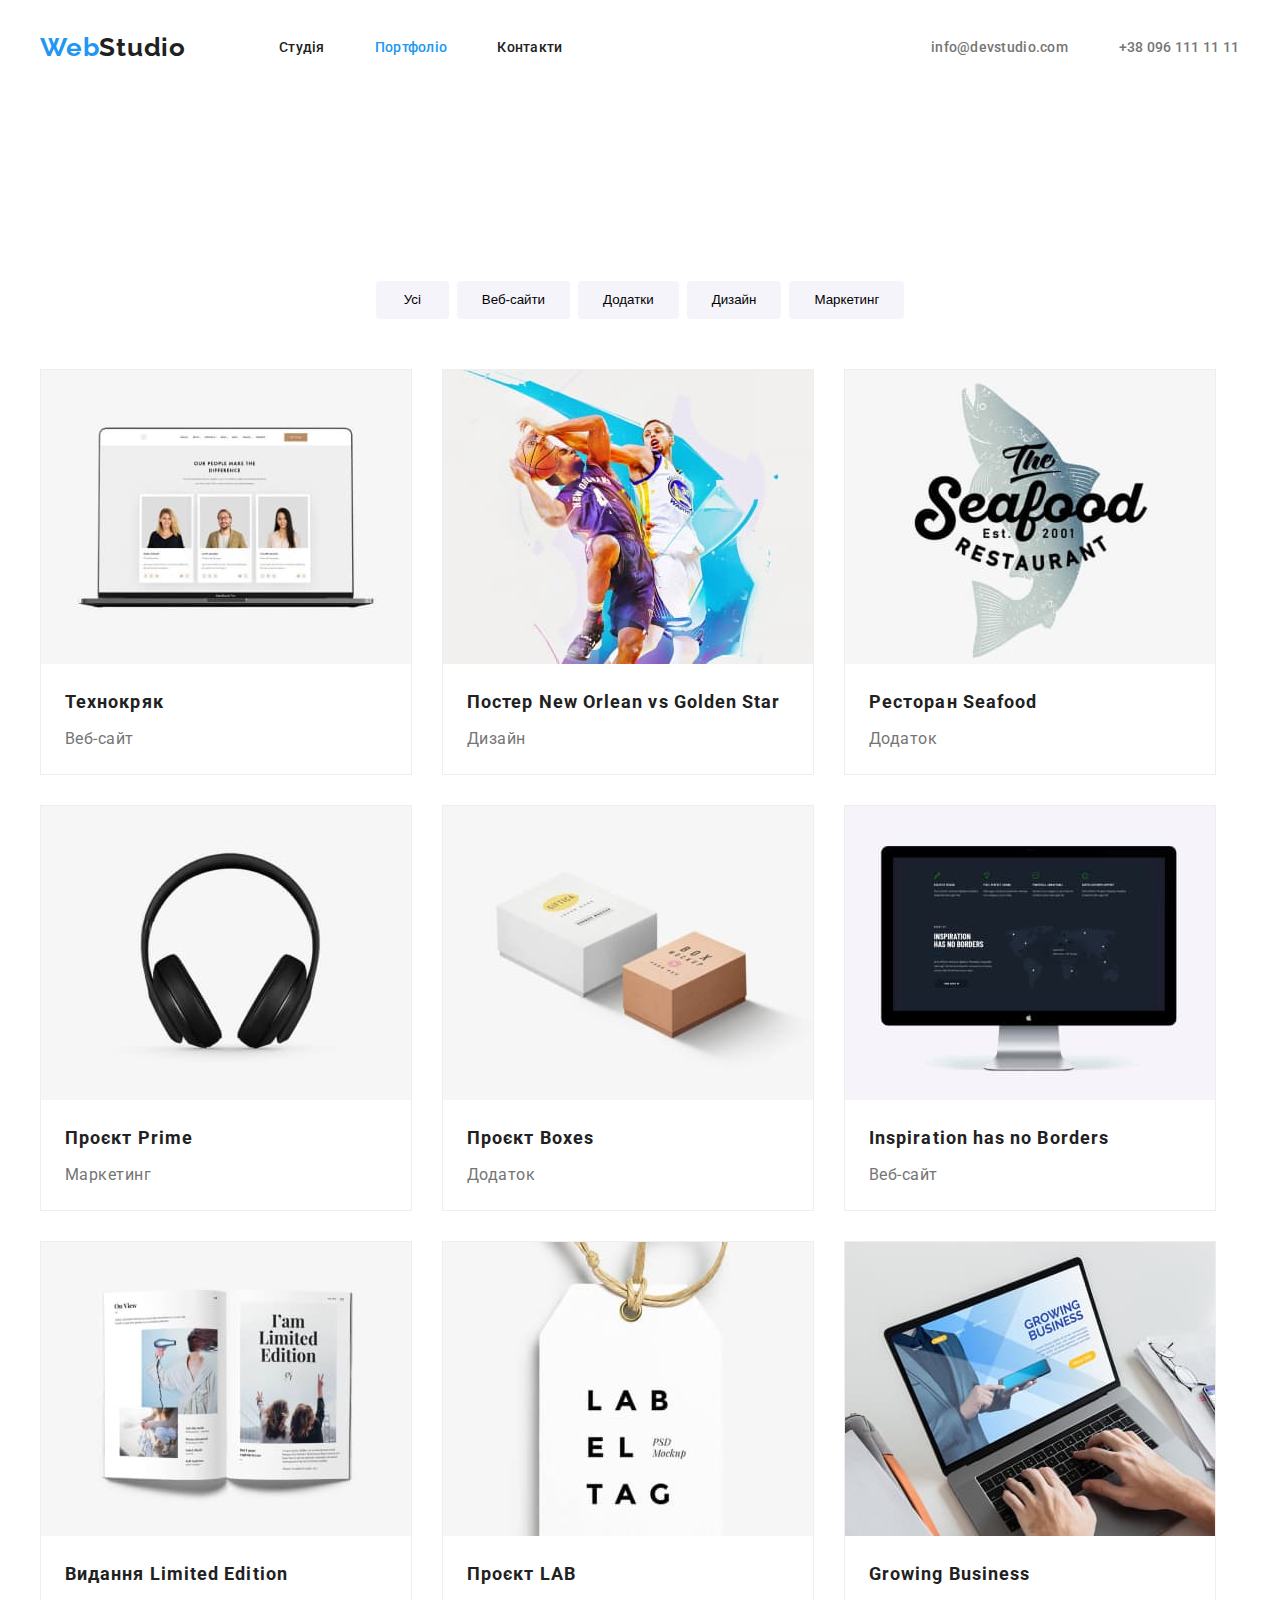
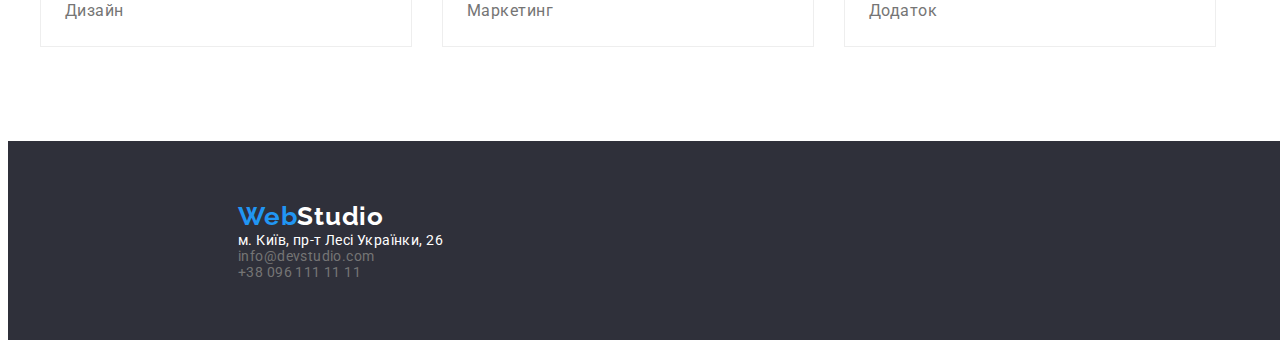
==== commit 013f0e0c: "правки" ====
--- a/portfolio.html
+++ b/portfolio.html
@@ -5,7 +5,7 @@
     <meta http-equiv="X-UA-Compatible" content="IE=edge" />
     <meta name="viewport" content="width=device-width, initial-scale=1.0" />
     <title>Document</title>
-    
+
     <!-- font-family-->
     <link rel="preconnect" href="https://fonts.googleapis.com" />
     <link rel="preconnect" href="https://fonts.gstatic.com" crossorigin />
@@ -13,222 +13,227 @@
       href="https://fonts.googleapis.com/css2?family=Montserrat:wght@400;700&family=Raleway:wght@300;700&family=Roboto:wght@400;500;700;900&display=swap"
       rel="stylesheet"
     />
-    <link rel="stylesheet" href="https://cdnjs.cloudflare.com/ajax/libs/modern-normalize/1.1.0/modern-normalize.min.css" integrity="sha512-wpPYUAdjBVSE4KJnH1VR1HeZfpl1ub8YT/NKx4PuQ5NmX2tKuGu6U/JRp5y+Y8XG2tV+wKQpNHVUX03MfMFn9Q==" crossorigin="anonymous" referrerpolicy="no-referrer" />
+    <link
+      rel="stylesheet"
+      href="https://cdnjs.cloudflare.com/ajax/libs/modern-normalize/1.1.0/modern-normalize.min.css"
+      integrity="sha512-wpPYUAdjBVSE4KJnH1VR1HeZfpl1ub8YT/NKx4PuQ5NmX2tKuGu6U/JRp5y+Y8XG2tV+wKQpNHVUX03MfMFn9Q=="
+      crossorigin="anonymous"
+      referrerpolicy="no-referrer"
+    />
     <link rel="stylesheet" href="./css/styles.css" />
   </head>
   <body>
     <header class="header">
       <div class="container header-container">
-      <nav class="header-navigation">
-        <a href="./index.html" class="logo link"
-          ><span class="color-web">Web</span>Studio</a
-        >
-        <ul class="header-nav">
+        <nav class="header-navigation">
+          <a href="./index.html" class="logo link"
+            ><span class="color-web">Web</span>Studio</a
+          >
+          <ul class="header-nav">
+            <li>
+              <a href="./index.html" class="header-nav-link link">Студія</a>
+            </li>
+            <li>
+              <a
+                href="./portfolio.html"
+                class="header-nav-link header-portfolio link"
+                >Портфоліо</a
+              >
+            </li>
+            <li>
+              <a href="" class="header-nav-link link">Контакти</a>
+            </li>
+          </ul>
+        </nav>
+        <ul class="contact">
           <li>
-            <a href="./index.html" class="header-nav-link link">Студія</a>
-          </li>
-          <li>
-            <a href="./portfolio.html" class="header-nav-link header-portfolio link"
-              >Портфоліо</a
+            <a href="mailto:info@devstudio.com" class="contact-link-mail link"
+              >info@devstudio.com</a
             >
           </li>
           <li>
-            <a href="" class="header-nav-link link">Контакти</a>
+            <a href="tel:+3809611111" class="contact-link-tel link"
+              >+38 096 111 11 11</a
+            >
           </li>
         </ul>
-      </nav>
-      <ul class="contact">
-        <li>
-          <a href="mailto:info@devstudio.com" class="contact-link-mail link"
-            >info@devstudio.com</a
-          >
-        </li>
-        <li>
-          <a href="tel:+3809611111" class="contact-link-tel link"
-            >+38 096 111 11 11</a
-          >
-        </li>
-      </ul>
       </div>
     </header>
     <main>
       <section class="section portfolio">
-        <div class="container"><h1 class="portfolio-title">Портфоліо</h1>
+        <div class="container">
+          <h1 class="portfolio-title">Портфоліо</h1>
           <ul class="cursor list">
-            <li class="button-list"><button class="cursor-btn" type="button">Усі</button></li>
-            <li class="button-list"><button class="cursor-btn" type="button">Веб-сайти</button></li>
-            <li class="button-list"><button class="cursor-btn" type="button">Додатки</button></li>
-            <li class="button-list"><button class="cursor-btn" type="button">Дизайн</button></li>
-            <li class="button-list"><button class="cursor-btn" type="button">Маркетинг</button></li>
+            <li class="button-list">
+              <button class="cursor-btn" type="button">Усі</button>
+            </li>
+            <li class="button-list">
+              <button class="cursor-btn" type="button">Веб-сайти</button>
+            </li>
+            <li class="button-list">
+              <button class="cursor-btn" type="button">Додатки</button>
+            </li>
+            <li class="button-list">
+              <button class="cursor-btn" type="button">Дизайн</button>
+            </li>
+            <li class="button-list">
+              <button class="cursor-btn" type="button">Маркетинг</button>
+            </li>
           </ul>
           <ul class="card-set list">
             <li class="item">
-              <article class="card">
-                <div class="card-thumb">
               <img
                 src="./images/технокряк.jpg"
                 alt="технокряк"
-                            />
-              </div>
-              <div class="card-content">
-              <h2 class="portfolio-title-list">Технокряк</h2>
-              <p class="portfolio-text">Веб-сайт</p>
-              </div>
-              </article>
-            </li>
-            <li class="item">
-              <article class="card">
-                <div class="card-thumb">
+                width="370px"
+                height="294px"
+              />
+
+              <div class="card-content">
+                <h2 class="portfolio-title-list">Технокряк</h2>
+                <p class="portfolio-text">Веб-сайт</p>
+              </div>
+            </li>
+            <li class="item">
               <img
                 src="./images/постер.jpg"
                 alt="постер"
-                
-              />
-              </div>
-              <div class="card-content">
-              <h2 class="portfolio-title-list" lang="en">
-                Постер New Orlean vs Golden Star
-              </h2>
-              <p class="portfolio-text">Дизайн</p>
-              </div>
-              </article>
-            </li>
-            <li class="item">
-              <article class="card">
-                <div class="card-thumb">
+                width="370px"
+                height="294px"
+              />
+
+              <div class="card-content">
+                <h2 class="portfolio-title-list" lang="en">
+                  Постер New Orlean vs Golden Star
+                </h2>
+                <p class="portfolio-text">Дизайн</p>
+              </div>
+            </li>
+            <li class="item">
               <img
                 src="./images/ресторан.jpg"
                 alt="ресторан"
-               
-              />
-              </div>
-              <div class="card-content">
-              <h2 class="portfolio-title-list" lang="en">Ресторан Seafood</h2>
-              <p class="portfolio-text">Додаток</p>
-              </div>
-              </article>
-            </li>
-            <li class="item">
-              <article class="card">
-                <div class="card-thumb">
+                width="370px"
+                height="294px"
+              />
+
+              <div class="card-content">
+                <h2 class="portfolio-title-list" lang="en">Ресторан Seafood</h2>
+                <p class="portfolio-text">Додаток</p>
+              </div>
+            </li>
+            <li class="item">
               <img
                 src="./images/навушники.jpg"
                 alt="навушники"
-               
-              />
-               </div>
-               <div class="card-content">
-              <h2 class="portfolio-title-list" lang="en">Проєкт Prime</h2>
-              <p class="portfolio-text">Маркетинг</p>
-              </div>
-              </article>
-            </li>
-            <li class="item">
-              <article class="card">
-                <div class="card-thumb">
+                width="370px"
+                height="294px"
+              />
+
+              <div class="card-content">
+                <h2 class="portfolio-title-list" lang="en">Проєкт Prime</h2>
+                <p class="portfolio-text">Маркетинг</p>
+              </div>
+            </li>
+            <li class="item">
               <img
                 src="./images/проект.jpg"
                 alt="проект"
-               
-              />
-              </div>
-              <div class="card-content">
-              <h2 class="portfolio-title-list" lang="en">Проєкт Boxes</h2>
-              <p class="portfolio-text">Додаток</p>
-              </div>
-              </article>
-            </li>
-            <li class="item">
-              <article class="card">
-                <div class="card-thumb">
+                width="370px"
+                height="294px"
+              />
+
+              <div class="card-content">
+                <h2 class="portfolio-title-list" lang="en">Проєкт Boxes</h2>
+                <p class="portfolio-text">Додаток</p>
+              </div>
+            </li>
+            <li class="item">
               <img
                 src="./images/монітор.jpg"
                 alt="монітор"
-               
-              />
-               </div>
-               <div class="card-content">
-              <h2 class="portfolio-title-list" lang="en">
-                Inspiration has no Borders
-              </h2>
-              <p class="portfolio-text">Веб-сайт</p>
-              </div>
-              </article>
-            </li>
-            <li class="item">
-              <article class="card">
-                <div class="card-thumb">
+                width="370px"
+                height="294px"
+              />
+
+              <div class="card-content">
+                <h2 class="portfolio-title-list" lang="en">
+                  Inspiration has no Borders
+                </h2>
+                <p class="portfolio-text">Веб-сайт</p>
+              </div>
+            </li>
+            <li class="item">
               <img
                 src="./images/видання.jpg"
                 alt="видання"
-               
-              />
-               </div>
-               <div class="card-content">
-              <h2 class="portfolio-title-list" lang="en">
-                Видання Limited Edition
-              </h2>
-              <p class="portfolio-text">Дизайн</p>
-              </div>
-              </article>
-            </li>
-            <li class="item">
-              <article class="card">
-                <div class="card-thumb">
-              <img src="./images/лаб.jpg" alt="лаб"  />
-              </div>
-              <div class="card-content">
-  
-              <h2 class="portfolio-title-list" lang="en">Проєкт LAB</h2>
-              <p class="portfolio-text">Маркетинг</p>
-              </div>
-              </article>
-            </li>
-            <li class="item">
-              <article class="card">
-                <div class="card-thumb">
+                width="370px"
+                height="294px"
+              />
+
+              <div class="card-content">
+                <h2 class="portfolio-title-list" lang="en">
+                  Видання Limited Edition
+                </h2>
+                <p class="portfolio-text">Дизайн</p>
+              </div>
+            </li>
+            <li class="item">
+              <img
+                src="./images/лаб.jpg"
+                alt="лаб"
+                width="370px"
+                height="294px"
+              />
+
+              <div class="card-content">
+                <h2 class="portfolio-title-list" lang="en">Проєкт LAB</h2>
+                <p class="portfolio-text">Маркетинг</p>
+              </div>
+            </li>
+            <li class="item">
               <img
                 src="./images/бізнес.jpg"
                 alt="бізнес"
-               
-              />
-              </div>
-              <div class="card-content">
-  
-              <h2 class="portfolio-title-list" lang="en">Growing Business</h2>
-              <p class="portfolio-text">Додаток</p>
-              </div>
-              </article>
-            </li>
-          </ul></div>
+                width="370px"
+                height="294px"
+              />
+
+              <div class="card-content">
+                <h2 class="portfolio-title-list" lang="en">Growing Business</h2>
+                <p class="portfolio-text">Додаток</p>
+              </div>
+            </li>
+          </ul>
+        </div>
       </section>
     </main>
     <footer class="color-footer">
       <div class="container">
-      <a href="./index.html" class="logo-studio link"
-        ><span class="color-web">Web</span>Studio</a
-      >
-      <address>
-        <a
-          href="https://goo.gl/maps/vG6KCRYgaPiJuEGL6"
-          target="_blank"
-          rel="noopener noreferrer nofollow"
-          class="color-maps link"
-          >м. Київ, пр-т Лесі Українки, 26</a
+        <a href="./index.html" class="logo-studio link"
+          ><span class="color-web">Web</span>Studio</a
         >
-        <ul class="list-address">
-          <li>
-            <a href="mailto:info@devstudio.com" class="color-mail link"
-              >info@devstudio.com</a
-            >
-          </li>
-          <li>
-            <a href="tel:+3809611111" class="color-tel link"
-              >+38 096 111 11 11</a
-            >
-          </li>
-        </ul>
-      </address>
+        <address>
+          <a
+            href="https://goo.gl/maps/vG6KCRYgaPiJuEGL6"
+            target="_blank"
+            rel="noopener noreferrer nofollow"
+            class="color-maps link"
+            >м. Київ, пр-т Лесі Українки, 26</a
+          >
+          <ul class="list-address">
+            <li>
+              <a href="mailto:info@devstudio.com" class="color-mail link"
+                >info@devstudio.com</a
+              >
+            </li>
+            <li>
+              <a href="tel:+3809611111" class="color-tel link"
+                >+38 096 111 11 11</a
+              >
+            </li>
+          </ul>
+        </address>
       </div>
     </footer>
   </body>
--- a/css/styles.css
+++ b/css/styles.css
@@ -1,27 +1,3 @@
-p,
-h1,
-h2,
-h3,
-h4,
-h5,
-h6 {
-  margin: 0;
-}
-img {
-  display: block;
-  max-width: 100%;
-  height: auto;
-}
-
-ul,
-ol {
-  margin: 0;
-  padding-left: 0;
-}
-
-ul {
-  list-style: none;
-}
 :root {
   --main-title-color: #ffffff;
   --body-title-color: #212121;
@@ -32,8 +8,42 @@
     0px 1px 1px 0px rgba(0, 0, 0, 0.14), 0px 1px 3px 0px rgba(0, 0, 0, 0.12);
 }
 
+p,
+h1,
+h2,
+h3,
+h4,
+h5,
+h6 {
+  margin: 0;
+}
+img {
+  display: block;
+  max-width: 100%;
+  height: auto;
+}
+
+ul,
+ol {
+  margin: 0;
+}
+
+ul {
+  list-style: none;
+  padding-left: 0;
+}
+
+body {
+  font-family: "Roboto", sans-serif;
+  font-size: 14px;
+  color: var(--body-title-color);
+}
+
+.section {
+  padding: 94px 0;
+}
 .container {
-  width: 1170px;
+  width: 1200px;
   padding-left: 15px;
   padding-right: 15px;
   margin-left: auto;
@@ -42,6 +52,7 @@
 
 .header {
   padding: 24px 0;
+  display: flex;
 }
 .header-navigation {
   display: flex;
@@ -51,20 +62,11 @@
   margin: 0;
   display: flexbox;
 }
-.card {
-  box-shadow: var(--card-shadow);
-  border-radius: 4px;
-  overflow: hidden;
-  align-items: flex-start;
-}
+
 .card-content {
-  padding: 15px;
-}
-.card-thumb {
-  max-width: 100%;
-  height: auto;
- 
-}
+  padding: 20px 24px;
+}
+
 .card-set {
   padding: 0;
   margin: 0;
@@ -72,27 +74,24 @@
   flex-wrap: wrap;
   margin-left: calc(-1 * var(--card-set-gap));
   margin-top: calc(-1 * var(--card-set-gap));
-   list-style: none;
-  }
+  list-style: none;
+}
 
 .card-set > .item {
-  flex-basis: calc((100%-30px) / 4);
-  margin-left: var(--card-set-gap);
-  margin-top: var(--card-set-gap);
- 
+  width: calc((100% - 90px) / 3);
+  border: 1px solid #eeeeee;
 }
 
 .header-nav {
-  padding-left: 93px;
   display: flex;
   gap: 50px;
   text-align: center;
   margin-left: 93px;
+  padding-left: 0;
 }
 
 .header-container {
   display: flex;
-  margin: 0;
 }
 
 .contact {
@@ -100,6 +99,7 @@
   gap: 50px;
   text-align: center;
   margin-left: auto;
+  align-items: center;
 }
 
 .portfolio {
@@ -141,11 +141,6 @@
   color: var(--accent-color);
 }
 
-.body {
-  font-family: "Roboto", sans-serif;
-  font-size: 14px;
-  color: var(--body-title-color);
-}
 /* Властивості навігації*/
 .header-nav-link {
   font-weight: 500;
@@ -177,14 +172,17 @@
 .header-portfolio {
   color: var(--accent-color);
 }
+
 /*прибирає маркери*/
 .list {
   marker: none;
   padding: 0;
   margin: 0;
   display: flex;
-  gap: var(--card-set-gap);
-}
+  gap: 30px;
+  flex-wrap: wrap;
+}
+
 .img-list {
   padding: 0;
   margin: 0;
@@ -214,7 +212,6 @@
   letter-spacing: 0.03em;
   color: var(--body-text-color);
   width: 270px;
-  min-height: 48px;
 }
 
 .hero {
@@ -246,10 +243,6 @@
   border-radius: 4px;
   border: none;
   margin-top: 30px;
-}
-
-.section {
-  padding: 94px 0;
 }
 
 .section-title {
@@ -320,21 +313,22 @@
   letter-spacing: 0.03em;
   color: var(--main-title-color);
 }
-/*Портфоліо*/
+
+.button-list {
+  text-align: center;
+}
 .cursor {
-  padding: 50px;
-  text-align: center;
+  display: flex;
+  margin: 100px 0 50px 0;
+  justify-content: center;
   gap: 8px;
-}
- .button-list {
-  text-align: center;
 }
 .cursor .cursor-btn {
   background: #f5f4fa;
   border-radius: 4px;
   border: #f5f4fa;
   display: inline-block;
-   min-width: 73px;
+  min-width: 73px;
   min-height: 38px;
   padding: 6px 25px 6px 25px;
 }
